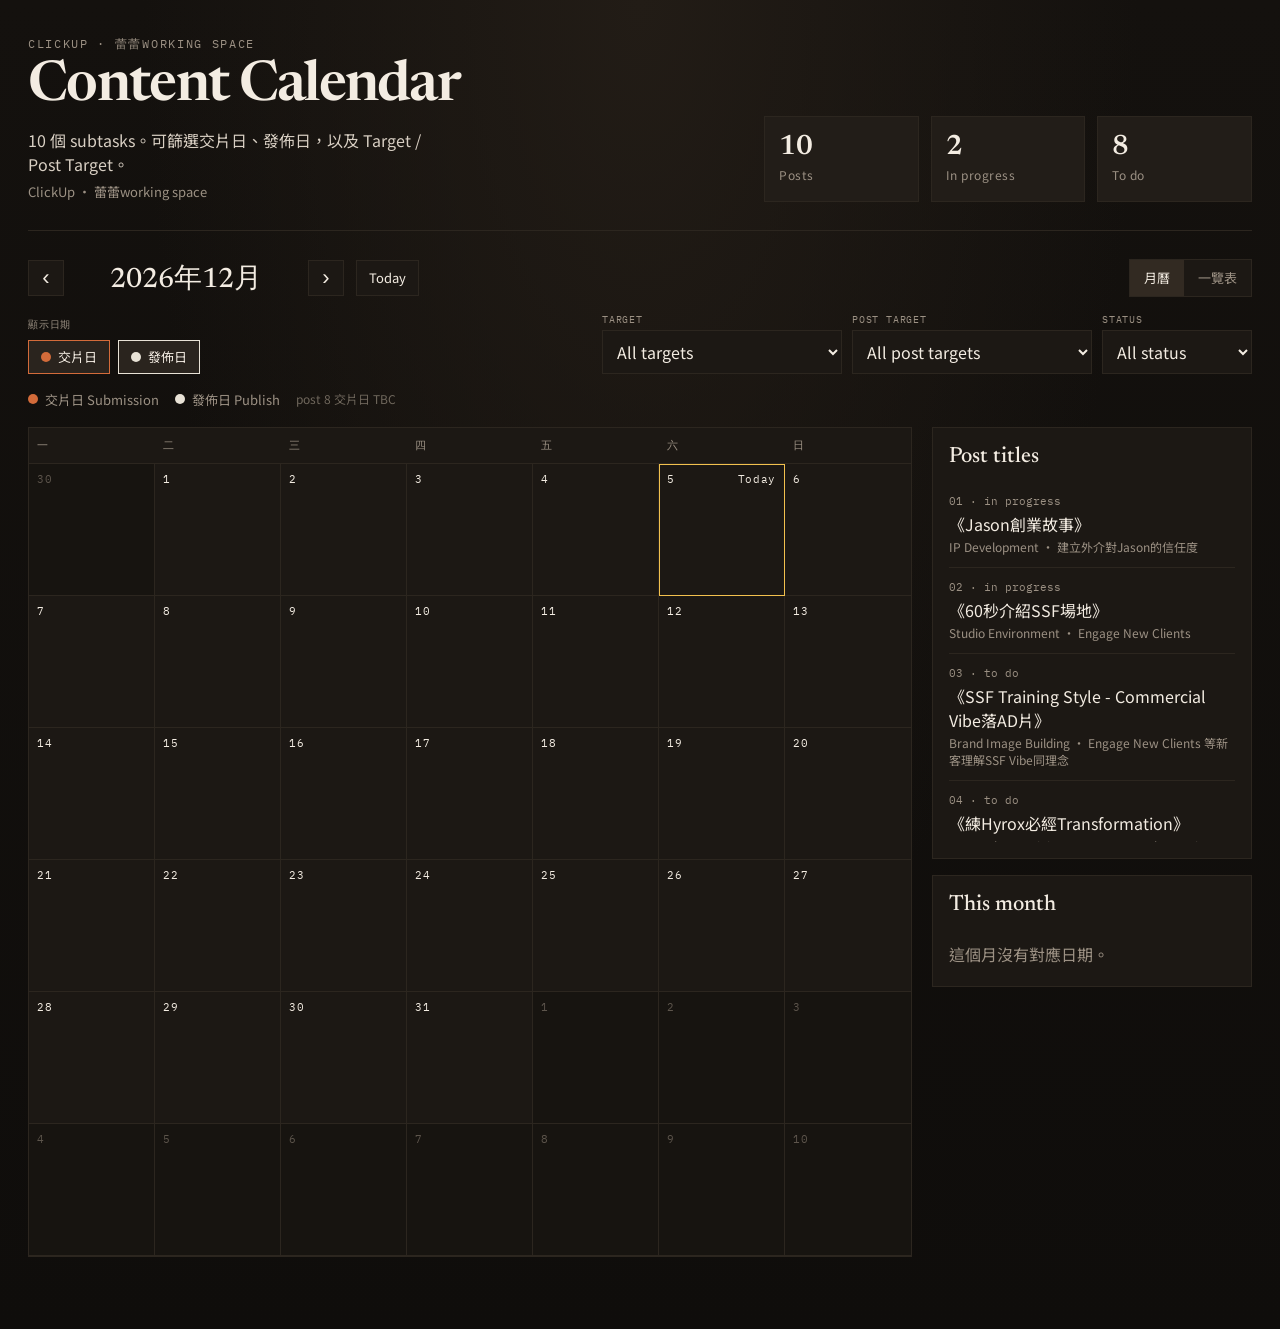
==== leilei-working-space/index.html @ 3f8a8e4e "Publish the 蕾蕾 working space calendar on a separate shareable page. Co-authored-by: Cursor <cursorag" ====
<!DOCTYPE html>
<html lang="zh-Hant">
  <head>
    <meta charset="UTF-8" />
    <meta name="viewport" content="width=device-width, initial-scale=1" />
    <title>蕾蕾working space · Content Calendar</title>
    <link rel="preconnect" href="https://fonts.googleapis.com" />
    <link rel="preconnect" href="https://fonts.gstatic.com" crossorigin />
    <link
      href="https://fonts.googleapis.com/css2?family=IBM+Plex+Mono:wght@400;500&family=Noto+Sans+TC:wght@400;500;700&family=Newsreader:opsz,wght@16..72,500;16..72,600&display=swap"
      rel="stylesheet"
    />
    <link rel="stylesheet" href="styles.css?v=leilei1" />
  </head>
  <body>
    <div class="app">
      <header class="masthead">
        <div class="brand">
          <p class="kicker">ClickUp · 蕾蕾working space</p>
          <h1>Content Calendar</h1>
          <p class="lede">
            10 個 subtasks。可篩選交片日、發佈日，以及 Target / Post Target。
            <span class="muted" id="sync-status">Source: ClickUp subtasks</span>
          </p>
        </div>
        <div class="stats" id="stats"></div>
      </header>

      <section class="toolbar">
        <div class="month-nav" id="month-nav">
          <button type="button" class="nav-btn" id="prev-month" aria-label="上個月">
            ‹
          </button>
          <h2 id="month-label"></h2>
          <button type="button" class="nav-btn" id="next-month" aria-label="下個月">
            ›
          </button>
          <button type="button" class="today-btn" id="today">Today</button>
        </div>

        <div class="view-toggle" role="group" aria-label="View mode">
          <button type="button" class="view-btn active" data-view="calendar" id="view-calendar">
            月曆
          </button>
          <button type="button" class="view-btn" data-view="table" id="view-table">
            一覽表
          </button>
        </div>
      </section>

      <section class="filters-bar">
        <div class="filter-group">
          <span class="filter-label">顯示日期</span>
          <div class="date-toggles" role="group" aria-label="Date type filters">
            <button type="button" class="date-toggle active" data-phase="submission" id="toggle-submission">
              <i class="dot submission"></i>交片日
            </button>
            <button type="button" class="date-toggle active" data-phase="publish" id="toggle-publish">
              <i class="dot publish"></i>發佈日
            </button>
          </div>
        </div>

        <div class="filters">
          <label class="filter">
            <span>Target</span>
            <select id="filter-target">
              <option value="all">All targets</option>
            </select>
          </label>
          <label class="filter">
            <span>Post Target</span>
            <select id="filter-post-target">
              <option value="all">All post targets</option>
            </select>
          </label>
          <label class="filter">
            <span>Status</span>
            <select id="filter-status">
              <option value="all">All status</option>
            </select>
          </label>
        </div>
      </section>

      <div class="legend">
        <span class="legend-item"><i class="dot submission"></i>交片日 Submission</span>
        <span class="legend-item"><i class="dot publish"></i>發佈日 Publish</span>
        <span class="legend-note">post 8 交片日 TBC</span>
      </div>

      <main class="layout" id="calendar-layout">
        <section class="calendar-wrap">
          <div class="weekday-row" id="weekdays"></div>
          <div class="calendar" id="calendar"></div>
        </section>

        <aside class="rail">
          <section class="panel">
            <h3>Post titles</h3>
            <ol class="agenda post-list" id="post-list"></ol>
          </section>
          <section class="panel">
            <h3>This month</h3>
            <ol class="agenda" id="agenda"></ol>
          </section>
        </aside>
      </main>

      <section class="table-wrap" id="table-layout" hidden>
        <div class="panel table-panel">
          <h3>10 個 ClickUp subtasks</h3>
          <div class="table-scroll">
            <table class="posts-table">
              <thead>
                <tr>
                  <th>#</th>
                  <th>Title</th>
                  <th>Target</th>
                  <th>Post Target</th>
                  <th>交片日</th>
                  <th>發佈日</th>
                  <th>Status</th>
                </tr>
              </thead>
              <tbody id="posts-table-body"></tbody>
            </table>
          </div>
        </div>
      </section>
    </div>

    <div class="drawer-backdrop" id="backdrop" hidden></div>
    <aside class="drawer" id="drawer" hidden>
      <button type="button" class="drawer-close" id="drawer-close">Close</button>
      <div id="drawer-body"></div>
    </aside>

    <script src="data.js?v=leilei1"></script>
    <script src="app.js?v=leilei1"></script>
  </body>
</html>
---- leilei-working-space/styles.css ----
:root {
  --bg: #14110e;
  --bg-2: #1c1814;
  --ink: #f3ece2;
  --muted: #9c9184;
  --line: #2c261f;
  --paper: #221d18;
  --shooting: #c9a227;
  --submission: #d36b3a;
  --publish: #e8e2d6;
  --class: #c9a227;
  --awareness: #8aa8c2;
  --authority: #b59ad4;
  --urgency: #c45c4a;
  --proof: #7ea37a;
  --ip: #d4a574;
  --studio: #7ea37a;
  --brand: #8aa8c2;
  --hyrox: #c45c4a;
  --mixed: #b59ad4;
  --high: #c45c4a;
  --medium: #c9893a;
  --low: #6f7a72;
  --today: #f2c14e;
}

* {
  box-sizing: border-box;
}

html,
body {
  margin: 0;
  min-height: 100%;
  background: var(--bg);
  color: var(--ink);
  font-family: "Noto Sans TC", sans-serif;
}

body {
  background-image:
    radial-gradient(ellipse at top, #221c16 0%, transparent 55%),
    linear-gradient(#14110e, #0f0d0b);
}

.app {
  max-width: 1280px;
  margin: 0 auto;
  padding: 36px 28px 72px;
}

.masthead {
  display: grid;
  grid-template-columns: minmax(0, 1.3fr) minmax(320px, 0.9fr);
  gap: 32px;
  align-items: end;
  padding-bottom: 28px;
  border-bottom: 1px solid var(--line);
}

.kicker {
  margin: 0 0 8px;
  font-family: "IBM Plex Mono", monospace;
  font-size: 12px;
  letter-spacing: 0.14em;
  text-transform: uppercase;
  color: var(--muted);
}

h1 {
  margin: 0;
  font-family: "Newsreader", serif;
  font-size: 56px;
  font-weight: 600;
  letter-spacing: -0.03em;
  line-height: 0.95;
}

.lede {
  max-width: 420px;
  margin: 14px 0 0;
  color: #d8cfc3;
  line-height: 1.5;
}

.muted {
  display: block;
  margin-top: 6px;
  color: var(--muted);
  font-size: 13px;
}

.stats {
  display: grid;
  grid-template-columns: repeat(3, 1fr);
  gap: 12px;
}

.stat {
  padding: 16px 14px;
  background: var(--paper);
  border: 1px solid var(--line);
}

.stat b {
  display: block;
  font-family: "Newsreader", serif;
  font-size: 28px;
  font-weight: 600;
}

.stat span {
  color: var(--muted);
  font-size: 12px;
  letter-spacing: 0.04em;
}

.toolbar {
  display: flex;
  justify-content: space-between;
  gap: 20px;
  align-items: center;
  margin: 28px 0 16px;
  flex-wrap: wrap;
}

.view-toggle {
  display: inline-flex;
  border: 1px solid var(--line);
  background: var(--bg-2);
}

.view-btn {
  height: 36px;
  padding: 0 14px;
  border: 0;
  background: transparent;
  color: var(--muted);
  font: inherit;
  font-size: 13px;
  cursor: pointer;
}

.view-btn.active {
  background: #322a22;
  color: var(--ink);
}

.filters-bar {
  display: flex;
  justify-content: space-between;
  gap: 20px;
  align-items: end;
  margin-bottom: 16px;
  flex-wrap: wrap;
}

.filter-group {
  display: grid;
  gap: 8px;
}

.filter-label {
  font-family: "IBM Plex Mono", monospace;
  font-size: 10px;
  letter-spacing: 0.08em;
  text-transform: uppercase;
  color: var(--muted);
}

.date-toggles {
  display: flex;
  flex-wrap: wrap;
  gap: 8px;
}

.date-toggle {
  display: inline-flex;
  align-items: center;
  gap: 7px;
  height: 34px;
  padding: 0 12px;
  border: 1px solid var(--line);
  background: var(--bg-2);
  color: var(--muted);
  font: inherit;
  font-size: 13px;
  cursor: pointer;
}

.date-toggle.active {
  color: var(--ink);
  border-color: #5a4e40;
  background: #2a241e;
}

.date-toggle[data-phase="submission"].active {
  border-color: var(--submission);
}

.date-toggle[data-phase="publish"].active {
  border-color: var(--publish);
}

.date-toggle[data-phase="class"].active {
  border-color: var(--class);
}

.date-toggle[data-phase="shooting"].active {
  border-color: var(--shooting);
}

.posts-table .date-shooting {
  color: var(--shooting);
}

.legend-note {
  color: #6f675c;
  font-size: 12px;
}

.table-wrap {
  margin-top: 4px;
}

.table-panel {
  padding-bottom: 18px;
}

.table-scroll {
  overflow: auto;
}

.posts-table {
  width: 100%;
  border-collapse: collapse;
  min-width: 920px;
}

.posts-table th,
.posts-table td {
  padding: 12px 10px;
  border-bottom: 1px solid var(--line);
  text-align: left;
  vertical-align: top;
  font-size: 13px;
}

.posts-table th {
  font-family: "IBM Plex Mono", monospace;
  font-size: 10px;
  letter-spacing: 0.08em;
  text-transform: uppercase;
  color: var(--muted);
  font-weight: 500;
}

.posts-table .title-cell {
  font-weight: 500;
  min-width: 180px;
}

.posts-table .date-submission {
  color: var(--submission);
}

.posts-table .date-publish {
  color: var(--publish);
}

.posts-table .hook-cell {
  color: #d8cfc3;
  max-width: 280px;
}

.posts-table .muted-cell {
  color: #6f675c;
}

.clickable-row {
  cursor: pointer;
}

.clickable-row:hover {
  background: #2a241e;
}

.agenda .sub strong {
  color: #b9aea0;
  font-weight: 500;
  margin-right: 4px;
}

.month-nav {
  display: flex;
  align-items: center;
  gap: 12px;
}

.month-nav h2 {
  margin: 0;
  min-width: 220px;
  text-align: center;
  font-family: "Newsreader", serif;
  font-size: 28px;
  font-weight: 500;
}

.nav-btn,
.today-btn,
.drawer-close,
select {
  background: var(--bg-2);
  color: var(--ink);
  border: 1px solid var(--line);
}

.nav-btn,
.today-btn {
  height: 36px;
  cursor: pointer;
}

.nav-btn {
  width: 36px;
  font-size: 22px;
  line-height: 1;
}

.today-btn {
  padding: 0 12px;
  font: inherit;
  font-size: 13px;
}

.today-btn:disabled {
  opacity: 0.5;
  cursor: wait;
}

.empty {
  padding: 12px 0;
  color: var(--muted);
}

.nav-btn:hover,
.drawer-close:hover {
  border-color: #5a4e40;
}

.filters {
  display: flex;
  flex-wrap: wrap;
  gap: 10px;
}

.filter {
  display: grid;
  gap: 4px;
}

.filter span {
  font-family: "IBM Plex Mono", monospace;
  font-size: 10px;
  letter-spacing: 0.08em;
  text-transform: uppercase;
  color: var(--muted);
}

select {
  min-width: 150px;
  max-width: 240px;
  padding: 8px 10px;
  font: inherit;
}

.legend {
  display: flex;
  flex-wrap: wrap;
  gap: 16px;
  margin-bottom: 18px;
  color: var(--muted);
  font-size: 13px;
}

.legend-item {
  display: inline-flex;
  align-items: center;
  gap: 7px;
}

.dot,
.swatch {
  width: 10px;
  height: 10px;
  display: inline-block;
}

.dot {
  border-radius: 50%;
}

.dot.submission {
  background: var(--submission);
}

.dot.publish {
  background: var(--publish);
}

.dot.class {
  background: var(--class);
}

.swatch.awareness,
.mark.awareness {
  background: var(--awareness);
}

.swatch.authority,
.mark.authority {
  background: var(--authority);
}

.swatch.urgency,
.mark.urgency {
  background: var(--urgency);
}

.swatch.proof,
.mark.proof {
  background: var(--proof);
}

.swatch.class,
.mark.class {
  background: var(--class);
}

.layout {
  display: grid;
  grid-template-columns: minmax(0, 1fr) 320px;
  gap: 20px;
}

.layout[hidden],
.table-wrap[hidden],
.month-nav[hidden],
.drawer[hidden],
.drawer-backdrop[hidden] {
  display: none !important;
}

.calendar-wrap,
.panel,
.drawer {
  background: var(--bg-2);
  border: 1px solid var(--line);
}

.weekday-row,
.calendar {
  display: grid;
  grid-template-columns: repeat(7, minmax(0, 1fr));
}

.weekday-row {
  border-bottom: 1px solid var(--line);
}

.weekday-row span,
.date-num {
  font-family: "IBM Plex Mono", monospace;
  font-size: 11px;
  letter-spacing: 0.06em;
}

.weekday-row span {
  padding: 10px 8px;
  color: var(--muted);
  text-transform: uppercase;
}

.day {
  min-height: 132px;
  padding: 8px;
  border-right: 1px solid var(--line);
  border-bottom: 1px solid var(--line);
}

.day:nth-child(7n) {
  border-right: 0;
}

.day.outside {
  color: #5d554c;
  background: #171410;
}

.day.today {
  outline: 1px solid var(--today);
  outline-offset: -1px;
}

.date-num {
  display: flex;
  justify-content: space-between;
  margin-bottom: 6px;
}

.events {
  display: grid;
  gap: 4px;
}

.chip {
  display: grid;
  grid-template-columns: 6px 1fr;
  gap: 6px;
  width: 100%;
  padding: 4px 5px;
  border: 0;
  border-left: 3px solid transparent;
  text-align: left;
  cursor: pointer;
  color: var(--ink);
  font: inherit;
  font-size: 11px;
  line-height: 1.25;
  background: #2a241e;
}

.chip .mark {
  width: 6px;
}

.chip.submission {
  border-left-color: var(--submission);
}

.chip.publish {
  border-left-color: var(--publish);
}

.chip.class {
  border-left-color: var(--class);
}

.chip .label {
  display: -webkit-box;
  -webkit-line-clamp: 2;
  -webkit-box-orient: vertical;
  overflow: hidden;
}

.chip:hover {
  background: #352d25;
}

.chip .meta {
  color: var(--muted);
  font-size: 10px;
}

.more {
  width: 100%;
  padding: 3px 0 0;
  border: 0;
  background: none;
  color: var(--muted);
  font: inherit;
  font-size: 11px;
  cursor: pointer;
  text-align: left;
}

.panel {
  padding: 18px 16px 8px;
}

.panel h3,
.drawer h3 {
  margin: 0 0 14px;
  font-family: "Newsreader", serif;
  font-size: 22px;
  font-weight: 500;
}

.agenda {
  list-style: none;
  margin: 0;
  padding: 0;
}

.agenda li + li {
  border-top: 1px solid var(--line);
}

.agenda button {
  width: 100%;
  padding: 12px 0;
  border: 0;
  background: none;
  color: inherit;
  font: inherit;
  text-align: left;
  cursor: pointer;
}

.agenda time {
  display: block;
  font-family: "IBM Plex Mono", monospace;
  font-size: 11px;
  color: var(--muted);
}

.agenda .name {
  margin: 4px 0 2px;
}

.agenda .sub {
  color: var(--muted);
  font-size: 12px;
}

.drawer-backdrop {
  position: fixed;
  inset: 0;
  background: rgba(8, 6, 4, 0.62);
}

.drawer {
  position: fixed;
  top: 0;
  right: 0;
  width: min(420px, 100%);
  height: 100%;
  padding: 28px;
  overflow: auto;
}

.drawer-close {
  margin-bottom: 20px;
  padding: 8px 12px;
  cursor: pointer;
  font: inherit;
}

.drawer h2 {
  margin: 0 0 8px;
  font-family: "Newsreader", serif;
  font-size: 30px;
  font-weight: 600;
  line-height: 1.15;
}

.pills {
  display: flex;
  flex-wrap: wrap;
  gap: 8px;
  margin: 16px 0 20px;
}

.pill {
  padding: 4px 8px;
  border: 1px solid var(--line);
  font-size: 12px;
}

.pill.high {
  color: var(--high);
}

.pill.medium {
  color: var(--medium);
}

.pill.low {
  color: var(--low);
}

.timeline {
  display: grid;
  gap: 10px;
}

.timeline div {
  display: grid;
  grid-template-columns: 148px 1fr;
  gap: 10px;
  padding-bottom: 10px;
  border-bottom: 1px solid var(--line);
  font-size: 14px;
}

.remarks a {
  display: inline-block;
  margin-top: 8px;
  color: var(--publish);
}

.post-list {
  max-height: 360px;
  overflow: auto;
  margin-bottom: 8px;
}

.rail {
  display: grid;
  gap: 16px;
  align-content: start;
}

.timeline span {
  color: var(--muted);
}

.remarks {
  margin-top: 20px;
  padding: 14px;
  background: var(--paper);
  color: #e6ddd1;
  line-height: 1.5;
}

@media (max-width: 1100px) {
  .masthead,
  .layout {
    grid-template-columns: 1fr;
  }

  h1 {
    font-size: 42px;
  }

  .day {
    min-height: 108px;
  }
}

@media (max-width: 720px) {
  .app {
    padding: 20px 12px 48px;
  }

  .stats {
    grid-template-columns: 1fr;
  }

  .day {
    min-height: 96px;
    padding: 6px 4px;
  }

  .chip {
    font-size: 10px;
  }

  .chip .label,
  .chip .meta {
    display: block;
    overflow: hidden;
    text-overflow: ellipsis;
    white-space: nowrap;
  }
}
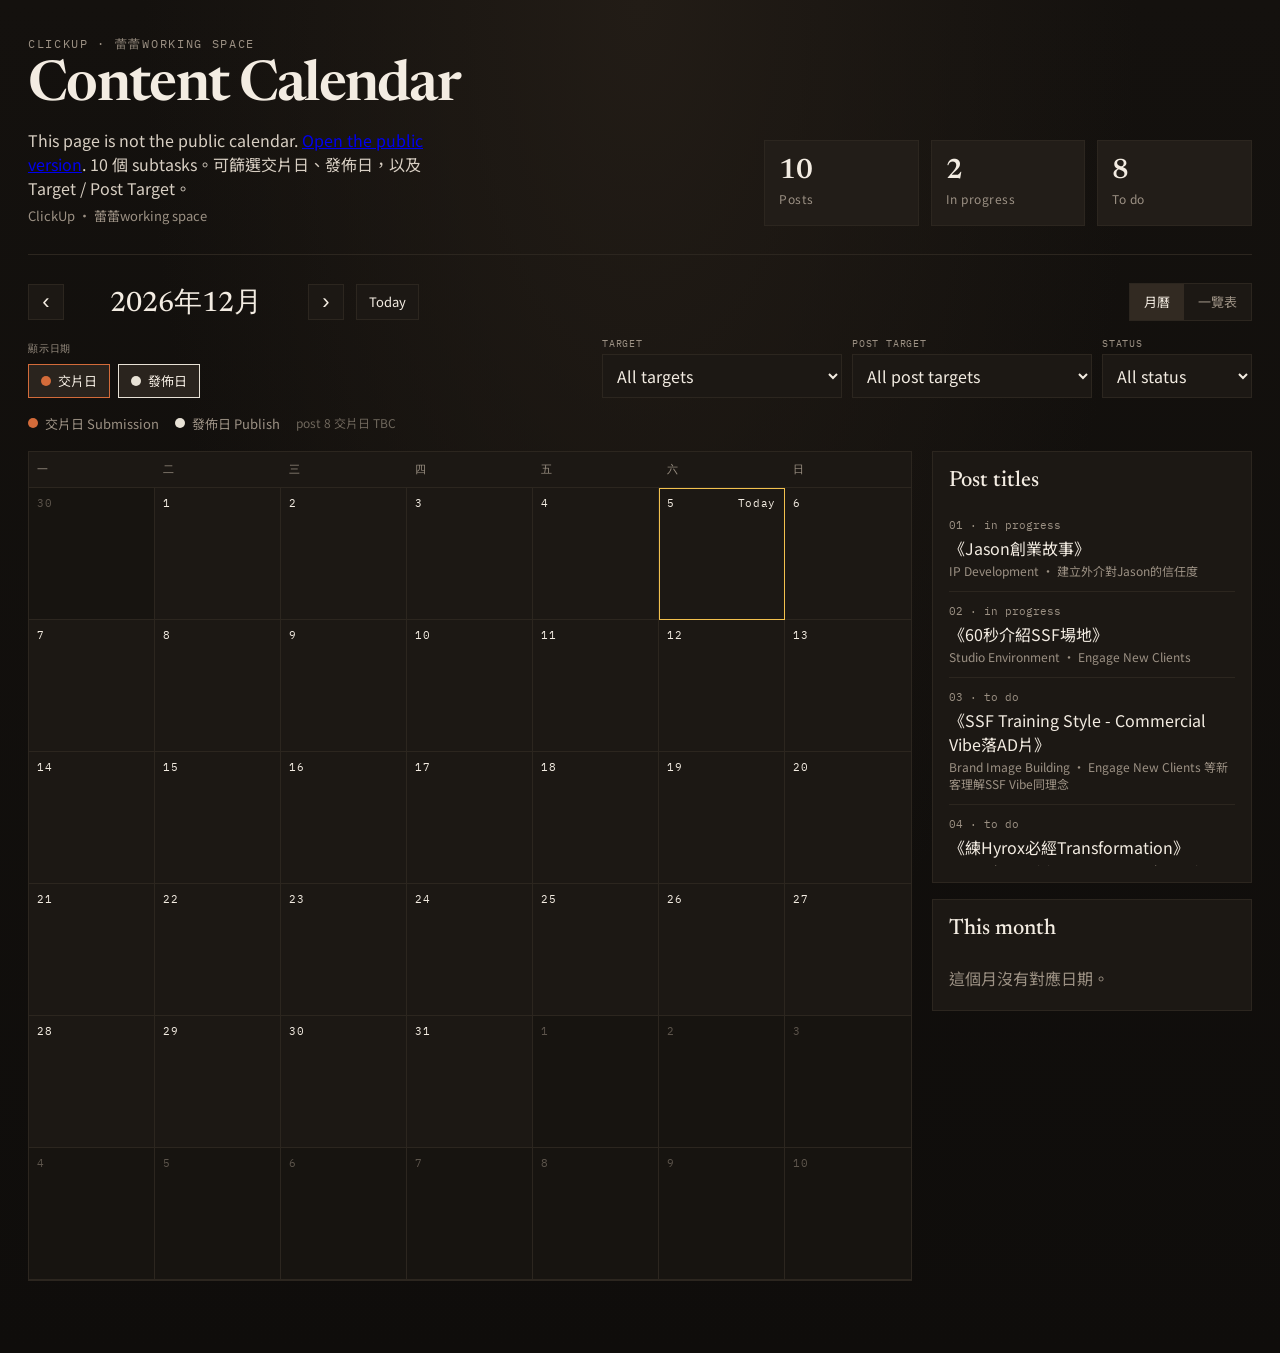
==== commit 0d1832b6: "Make the c0102 calendar the public link and delay Campaign 03 dates. Co-authored-by: Cursor <cursora" ====
--- a/leilei-working-space/index.html
+++ b/leilei-working-space/index.html
@@ -3,6 +3,7 @@
   <head>
     <meta charset="UTF-8" />
     <meta name="viewport" content="width=device-width, initial-scale=1" />
+    <meta name="robots" content="noindex, nofollow" />
     <title>蕾蕾working space · Content Calendar</title>
     <link rel="preconnect" href="https://fonts.googleapis.com" />
     <link rel="preconnect" href="https://fonts.gstatic.com" crossorigin />
@@ -19,6 +20,8 @@
           <p class="kicker">ClickUp · 蕾蕾working space</p>
           <h1>Content Calendar</h1>
           <p class="lede">
+            This page is not the public calendar.
+            <a href="https://cindypine0808-coder.github.io/social-media-calendar/?v=c0102">Open the public version</a>.
             10 個 subtasks。可篩選交片日、發佈日，以及 Target / Post Target。
             <span class="muted" id="sync-status">Source: ClickUp subtasks</span>
           </p>
